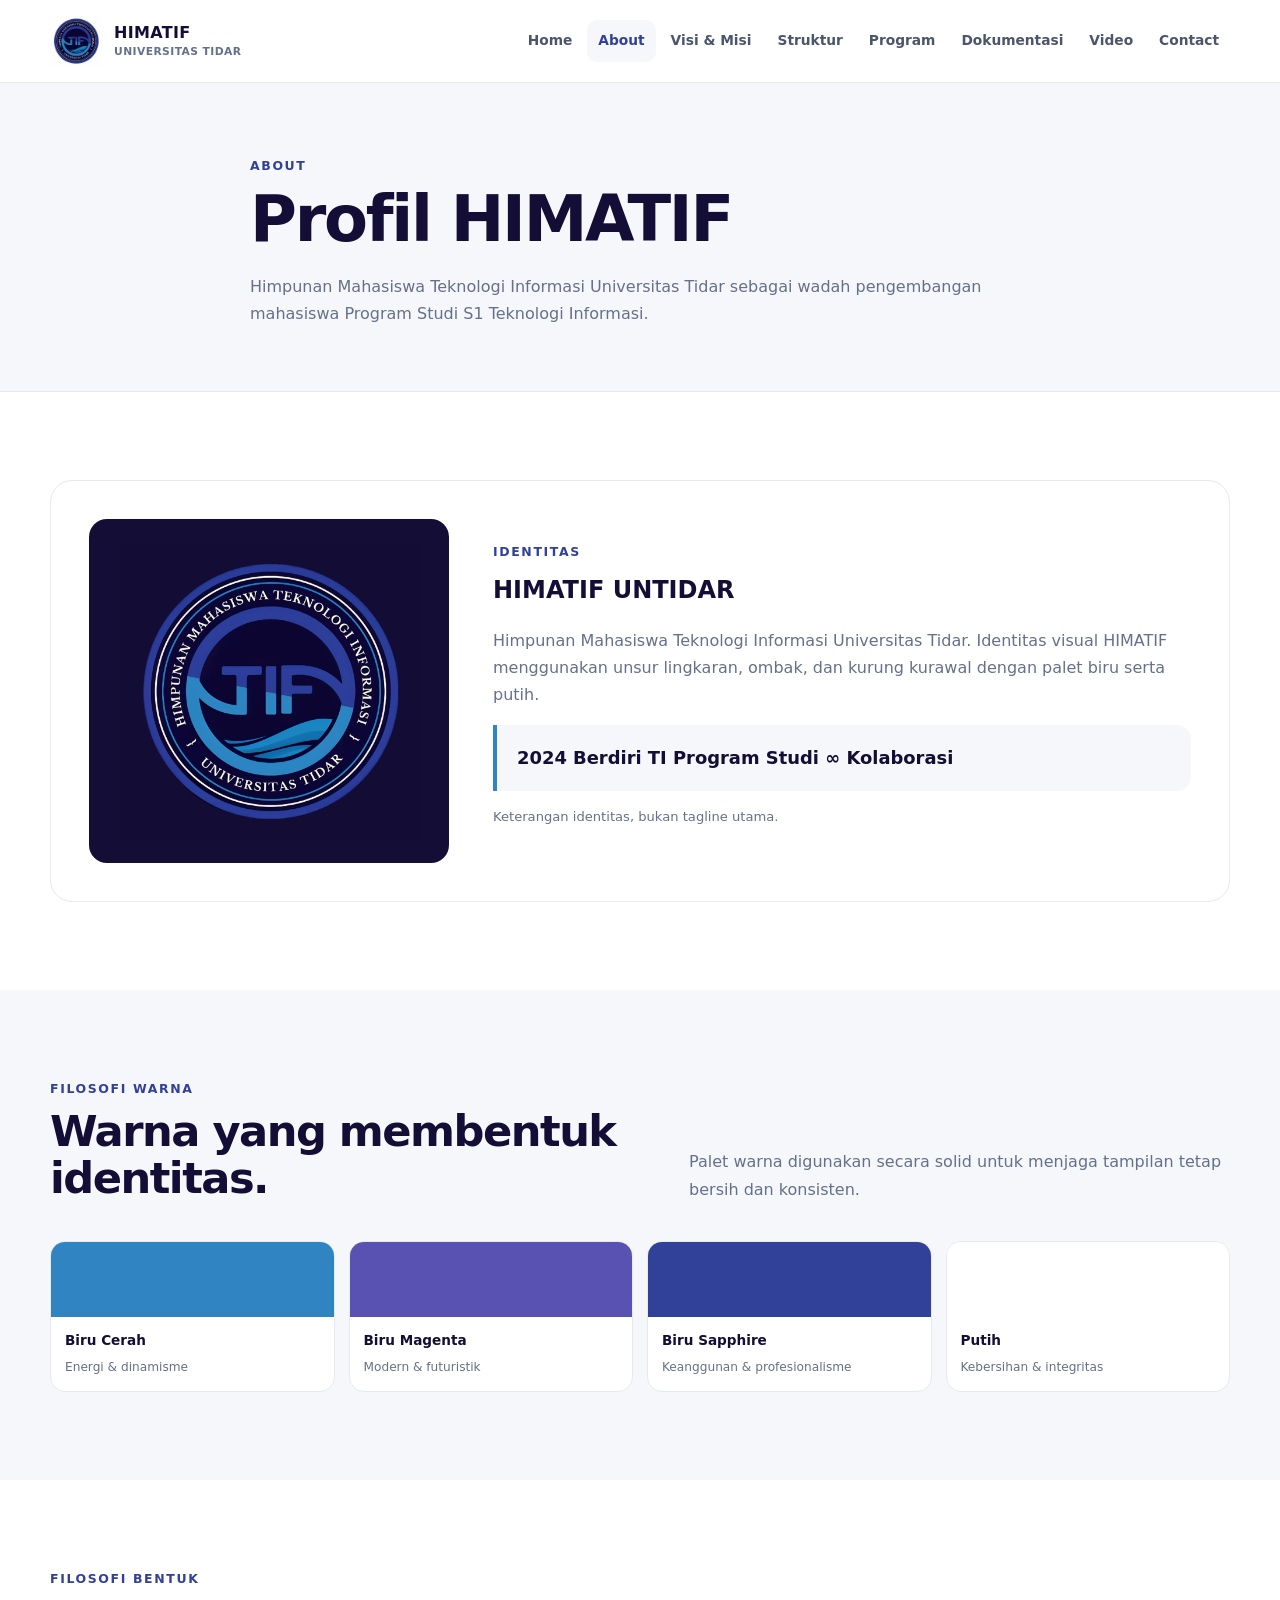
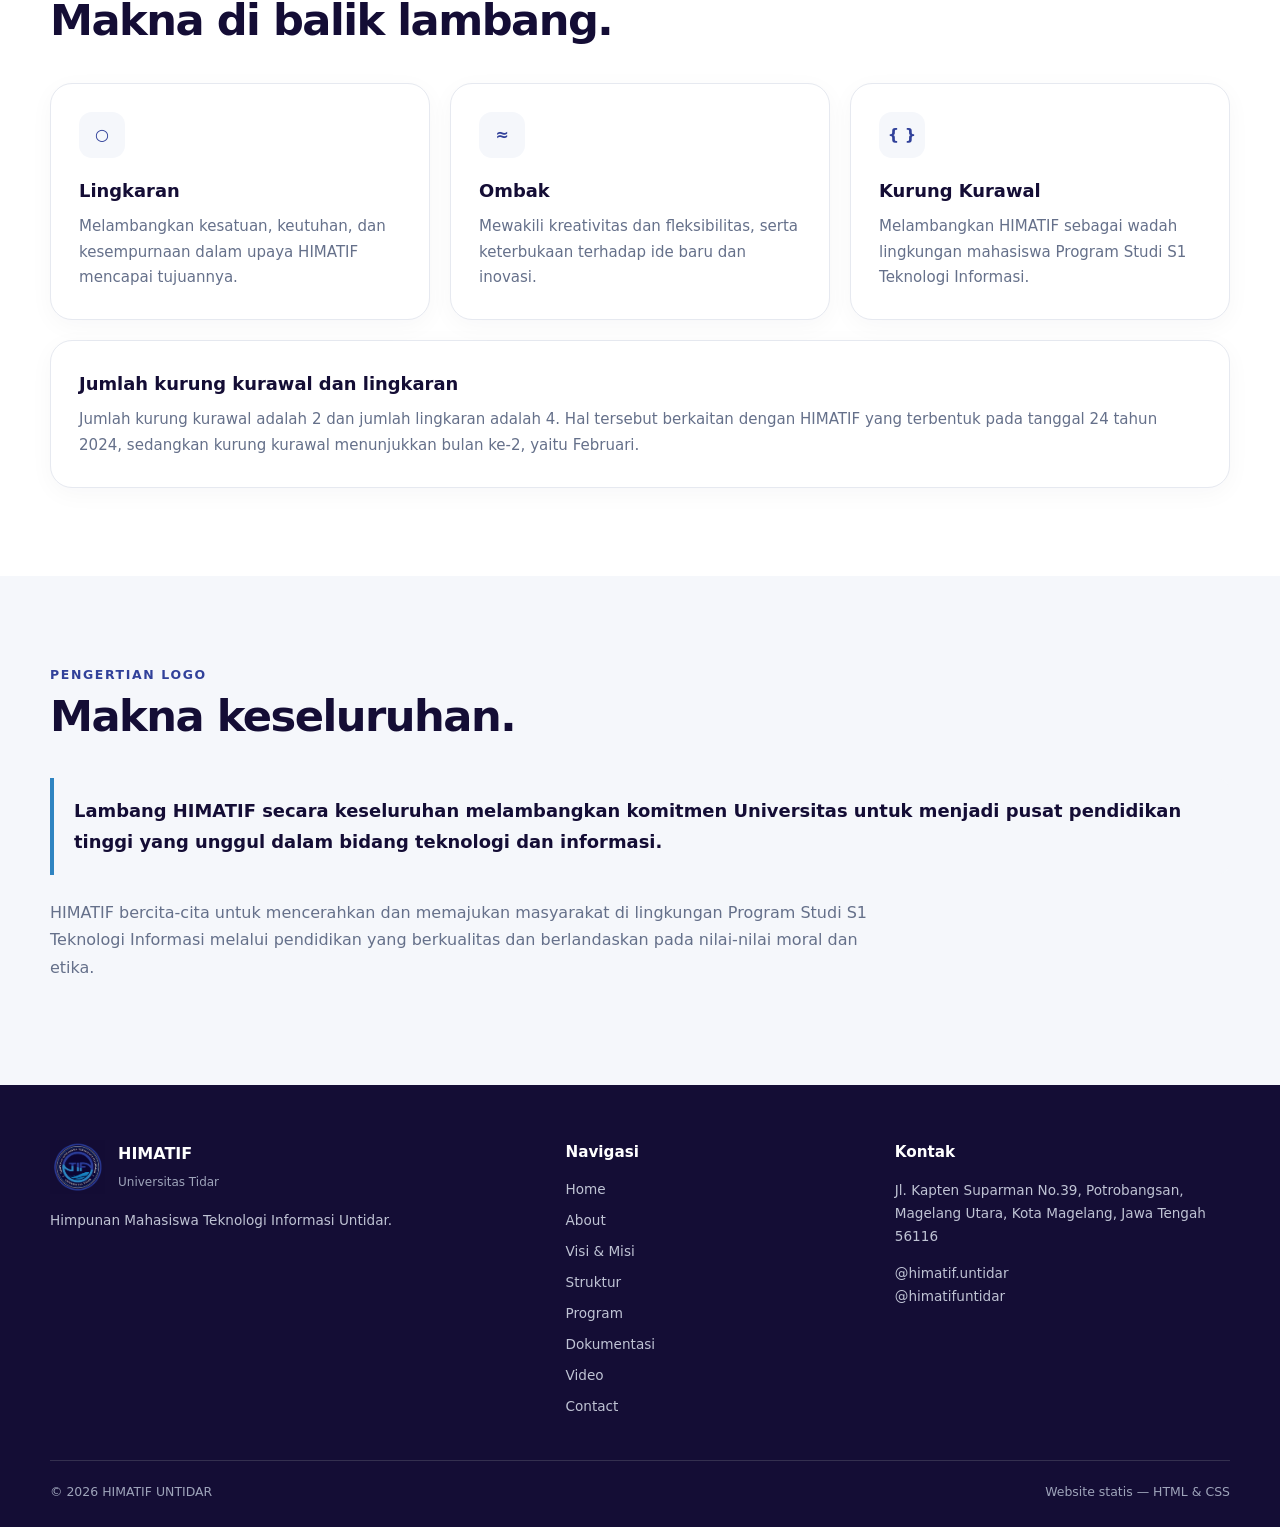
==== about.html @ 5929dac0 "first commit" ====
<!doctype html>
<html lang="id">
  <head>
    <meta charset="utf-8" />
    <meta name="viewport" content="width=device-width, initial-scale=1" />
    <meta name="description" content="Profil HIMATIF UNTIDAR" />
    <title>Profil HIMATIF UNTIDAR</title>
    <link rel="stylesheet" href="style.css" />
  </head>

  <body>
    <header class="site-header">
      <div class="container navbar">
        <a class="brand" href="index.html" aria-label="HIMATIF UNTIDAR">
          <img src="assets/img/14. LOGO HIMATIF.png" alt="Logo HIMATIF" />
          <div class="brand-title">HIMATIF<small>UNIVERSITAS TIDAR</small></div>
        </a>
        <button class="nav-toggle" type="button" aria-label="Buka navigasi">
          MENU
        </button>
        <nav class="nav" aria-label="Navigasi utama">
          <a class="" href="index.html">Home</a>
          <a class="active" href="about.html">About</a>
          <a class="" href="visi-misi.html">Visi & Misi</a>
          <a class="" href="struktur.html">Struktur</a>
          <a class="" href="program.html">Program</a>
          <a class="" href="dokumentasi.html">Dokumentasi</a>
          <a class="" href="video.html">Video</a>
          <a class="" href="contact.html">Contact</a>
        </nav>
      </div>
    </header>
    <main>
      <section class="page-hero">
        <div class="container page-title">
          <div class="kicker">About</div>
          <h1>Profil HIMATIF</h1>
          <p>
            Himpunan Mahasiswa Teknologi Informasi Universitas Tidar sebagai
            wadah pengembangan mahasiswa Program Studi S1 Teknologi Informasi.
          </p>
        </div>
      </section>
      <section class="section">
        <div class="container">
          <div class="logo-showcase">
            <div class="logo-wrap">
              <img
                src="assets/img/14. LOGO HIMATIF.png"
                alt="Logo HIMATIF UNTIDAR"
              />
            </div>
            <div>
              <div class="kicker">Identitas</div>
              <h2 style="margin: 0 0 12px; color: var(--navy)">
                HIMATIF UNTIDAR
              </h2>
              <p style="color: var(--muted)">
                Himpunan Mahasiswa Teknologi Informasi Universitas Tidar.
                Identitas visual HIMATIF menggunakan unsur lingkaran, ombak, dan
                kurung kurawal dengan palet biru serta putih.
              </p>
              <div class="quote">
                2024 Berdiri TI Program Studi ∞ Kolaborasi
              </div>
              <p class="caption-note">
                Keterangan identitas, bukan tagline utama.
              </p>
            </div>
          </div>
        </div>
      </section>
      <section class="section section-alt">
        <div class="container">
          <div class="section-head">
            <div>
              <div class="kicker">Filosofi Warna</div>
              <h2>Warna yang membentuk identitas.</h2>
            </div>
            <p>
              Palet warna digunakan secara solid untuk menjaga tampilan tetap
              bersih dan konsisten.
            </p>
          </div>
          <div class="color-grid">
            <div class="color-swatch">
              <div class="swatch" style="background: #2f84c1"></div>
              <div class="swatch-info">
                <strong>Biru Cerah</strong><span>Energi & dinamisme</span>
              </div>
            </div>
            <div class="color-swatch">
              <div class="swatch" style="background: #5a52b3"></div>
              <div class="swatch-info">
                <strong>Biru Magenta</strong><span>Modern & futuristik</span>
              </div>
            </div>
            <div class="color-swatch">
              <div class="swatch" style="background: #31419a"></div>
              <div class="swatch-info">
                <strong>Biru Sapphire</strong
                ><span>Keanggunan & profesionalisme</span>
              </div>
            </div>
            <div class="color-swatch">
              <div class="swatch" style="background: #ffffff"></div>
              <div class="swatch-info">
                <strong>Putih</strong><span>Kebersihan & integritas</span>
              </div>
            </div>
          </div>
        </div>
      </section>
      <section class="section">
        <div class="container">
          <div class="section-head">
            <div>
              <div class="kicker">Filosofi Bentuk</div>
              <h2>Makna di balik lambang.</h2>
            </div>
          </div>
          <div class="cards">
            <article class="card">
              <div class="icon-box">○</div>
              <h3>Lingkaran</h3>
              <p>
                Melambangkan kesatuan, keutuhan, dan kesempurnaan dalam upaya
                HIMATIF mencapai tujuannya.
              </p>
            </article>
            <article class="card">
              <div class="icon-box">≈</div>
              <h3>Ombak</h3>
              <p>
                Mewakili kreativitas dan fleksibilitas, serta keterbukaan
                terhadap ide baru dan inovasi.
              </p>
            </article>
            <article class="card">
              <div class="icon-box">{ }</div>
              <h3>Kurung Kurawal</h3>
              <p>
                Melambangkan HIMATIF sebagai wadah lingkungan mahasiswa Program
                Studi S1 Teknologi Informasi.
              </p>
            </article>
          </div>
          <div class="card" style="margin-top: 20px">
            <h3>Jumlah kurung kurawal dan lingkaran</h3>
            <p>
              Jumlah kurung kurawal adalah 2 dan jumlah lingkaran adalah 4. Hal
              tersebut berkaitan dengan HIMATIF yang terbentuk pada tanggal 24
              tahun 2024, sedangkan kurung kurawal menunjukkan bulan ke-2, yaitu
              Februari.
            </p>
          </div>
        </div>
      </section>
      <section class="section section-alt">
        <div class="container">
          <div class="section-head">
            <div>
              <div class="kicker">Pengertian Logo</div>
              <h2>Makna keseluruhan.</h2>
            </div>
          </div>
          <div class="quote">
            Lambang HIMATIF secara keseluruhan melambangkan komitmen Universitas
            untuk menjadi pusat pendidikan tinggi yang unggul dalam bidang
            teknologi dan informasi.
          </div>
          <p style="max-width: 850px; color: var(--muted); margin-top: 24px">
            HIMATIF bercita-cita untuk mencerahkan dan memajukan masyarakat di
            lingkungan Program Studi S1 Teknologi Informasi melalui pendidikan
            yang berkualitas dan berlandaskan pada nilai-nilai moral dan etika.
          </p>
        </div>
      </section>
    </main>
    <footer class="footer">
      <div class="container">
        <div class="footer-grid">
          <div>
            <div class="footer-brand">
              <img src="assets/img/14. LOGO HIMATIF.png" alt="Logo HIMATIF" />
              <div>
                <strong>HIMATIF</strong><br /><span
                  style="color: #9ea4ba; font-size: 0.75rem"
                  >Universitas Tidar</span
                >
              </div>
            </div>
            <p>Himpunan Mahasiswa Teknologi Informasi Untidar.</p>
          </div>
          <div>
            <h3>Navigasi</h3>
            <div class="footer-nav">
              <a href="index.html">Home</a><a href="about.html">About</a
              ><a href="visi-misi.html">Visi & Misi</a
              ><a href="struktur.html">Struktur</a
              ><a href="program.html">Program</a
              ><a href="dokumentasi.html">Dokumentasi</a
              ><a href="video.html">Video</a>
              <a href="contact.html">Contact</a>
            </div>
          </div>
          <div>
            <h3>Kontak</h3>
            <p>
              Jl. Kapten Suparman No.39, Potrobangsan, Magelang Utara, Kota
              Magelang, Jawa Tengah 56116
            </p>
            <p>
              <a
                href="https://instagram.com/himatif.untidar"
                target="_blank"
                rel="noopener"
                >@himatif.untidar</a
              ><br /><a
                href="https://www.youtube.com/@himatifuntidar"
                target="_blank"
                rel="noopener"
                >@himatifuntidar</a
              >
            </p>
          </div>
        </div>
        <div class="footer-bottom">
          <span>© 2026 HIMATIF UNTIDAR</span
          ><span>Website statis — HTML & CSS</span>
        </div>
      </div>
    </footer>
  </body>
</html>
---- style.css ----
:root{
  --navy:#140d35;
  --navy-2:#1b1545;
  --sapphire:#31419a;
  --magenta-blue:#5a52b3;
  --bright-blue:#2f84c1;
  --white:#ffffff;
  --ink:#172033;
  --muted:#65708a;
  --line:#e6e9f0;
  --soft:#f5f7fb;
  --radius:22px;
  --shadow:0 14px 40px rgba(20,13,53,.09);
  --max:1180px;
}
*{box-sizing:border-box}
html{scroll-behavior:smooth}
body{
  margin:0;
  font-family:Inter,ui-sans-serif,system-ui,-apple-system,BlinkMacSystemFont,"Segoe UI",sans-serif;
  color:var(--ink);
  background:var(--white);
  line-height:1.7;
}
img{max-width:100%;display:block}
a{color:inherit;text-decoration:none}
.container{width:min(var(--max),calc(100% - 40px));margin:auto}
.site-header{
  position:sticky;top:0;z-index:20;
  background:rgba(255,255,255,.97);
  border-bottom:1px solid var(--line);
}
.navbar{
  min-height:82px;display:flex;align-items:center;justify-content:space-between;gap:24px;
}
.brand{display:flex;align-items:center;gap:12px;min-width:max-content}
.brand img{width:52px;height:52px;object-fit:contain}
.brand-title{font-weight:800;letter-spacing:.02em;color:var(--navy);line-height:1.15}
.brand-title small{display:block;font-size:.67rem;font-weight:600;color:var(--muted);margin-top:3px;letter-spacing:.04em}
.nav{display:flex;align-items:center;gap:4px;flex-wrap:wrap;justify-content:flex-end}
.nav a{
  padding:9px 11px;border-radius:10px;font-size:.86rem;font-weight:650;color:#4b556b;
}
.nav a:hover,.nav a.active{background:var(--soft);color:var(--sapphire)}
.nav-toggle{display:none}
.hero{
  background:var(--navy);color:var(--white);padding:92px 0 86px;overflow:hidden;
}
.hero-grid{display:grid;grid-template-columns:1.15fr .85fr;align-items:center;gap:70px}
.eyebrow{
  display:inline-flex;align-items:center;gap:9px;
  font-size:.78rem;font-weight:800;letter-spacing:.16em;text-transform:uppercase;
  color:#b9dff4;margin-bottom:18px;
}
.eyebrow::before{content:"";width:28px;height:2px;background:var(--bright-blue)}
.hero h1{font-size:clamp(2.7rem,6vw,5.4rem);line-height:.98;margin:0 0 22px;letter-spacing:-.055em}
.hero h1 span{color:#8fd0ef}
.hero p{max-width:650px;color:#d8dced;font-size:1.03rem;margin:0 0 30px}
.hero-actions{display:flex;gap:12px;flex-wrap:wrap}
.btn{
  display:inline-flex;align-items:center;justify-content:center;gap:8px;
  min-height:46px;padding:0 18px;border-radius:12px;border:1px solid transparent;
  font-weight:750;font-size:.9rem;cursor:pointer;
}
.btn-primary{background:var(--bright-blue);color:#fff}
.btn-primary:hover{background:#2777ad}
.btn-light{background:#fff;color:var(--navy)}
.btn-outline{border-color:#cfd5e3;color:var(--navy);background:#fff}
.btn-outline-light{border-color:#4b5370;color:#fff;background:transparent}
.hero-logo{
  display:flex;justify-content:center;align-items:center;
  min-height:360px;
}
.hero-logo img{
  width:min(390px,80%);filter:drop-shadow(0 18px 30px rgba(0,0,0,.25));
}
.section{padding:88px 0}
.section-sm{padding:60px 0}
.section-alt{background:var(--soft)}
.section-head{display:flex;align-items:end;justify-content:space-between;gap:30px;margin-bottom:38px}
.section-head h2,.page-title h1{margin:0;color:var(--navy);letter-spacing:-.035em;line-height:1.1}
.section-head h2{font-size:clamp(1.8rem,4vw,2.7rem)}
.section-head p{max-width:560px;color:var(--muted);margin:0}
.kicker{color:var(--sapphire);font-weight:800;font-size:.78rem;text-transform:uppercase;letter-spacing:.13em;margin-bottom:8px}
.page-hero{padding:72px 0 64px;background:var(--soft);border-bottom:1px solid var(--line)}
.page-title{max-width:780px}
.page-title h1{font-size:clamp(2.4rem,5vw,4rem)}
.page-title p{color:var(--muted);font-size:1rem;margin:18px 0 0}
.cards{display:grid;grid-template-columns:repeat(3,1fr);gap:20px}
.card{
  border:1px solid var(--line);border-radius:var(--radius);background:#fff;
  padding:28px;box-shadow:0 6px 25px rgba(20,13,53,.035);
}
.card h3{margin:0 0 8px;color:var(--navy);font-size:1.12rem}
.card p{margin:0;color:var(--muted);font-size:.94rem}
.number-card{position:relative;overflow:hidden}
.number-card .num{
  font-size:3rem;line-height:1;font-weight:900;color:#e7eaf4;margin-bottom:18px;
}
.number-card strong{display:block;font-size:1.15rem;color:var(--navy);margin-bottom:7px}
.icon-box{
  width:46px;height:46px;border-radius:13px;display:grid;place-items:center;
  background:var(--soft);color:var(--sapphire);font-weight:900;margin-bottom:18px;
}
.split{display:grid;grid-template-columns:1fr 1fr;gap:28px;align-items:stretch}
.info-panel{
  background:var(--navy);color:#fff;border-radius:var(--radius);padding:38px;
}
.info-panel h2{margin:0 0 14px;font-size:2rem;line-height:1.15}
.info-panel p{color:#d6d8e7}
.quote{
  border-left:4px solid var(--bright-blue);padding:18px 20px;background:var(--soft);
  border-radius:0 14px 14px 0;color:var(--navy);font-size:1.12rem;font-weight:650;
}
.list{margin:0;padding:0;list-style:none;display:grid;gap:13px}
.list li{display:flex;gap:12px;align-items:flex-start;color:#4e596e}
.list li::before{content:"";width:8px;height:8px;border-radius:50%;background:var(--bright-blue);margin-top:.62em;flex:0 0 auto}
.logo-showcase{
  display:grid;grid-template-columns:360px 1fr;gap:44px;align-items:center;
  border:1px solid var(--line);padding:38px;border-radius:var(--radius);
}
.logo-showcase .logo-wrap{background:var(--navy);border-radius:18px;padding:24px;display:grid;place-items:center}
.logo-showcase img{width:100%;max-width:300px}
.color-grid{display:grid;grid-template-columns:repeat(4,1fr);gap:14px;margin-top:24px}
.color-swatch{border:1px solid var(--line);border-radius:15px;overflow:hidden;background:#fff}
.swatch{height:75px}
.swatch-info{padding:12px 14px}
.swatch-info strong{display:block;color:var(--navy);font-size:.85rem}
.swatch-info span{font-size:.76rem;color:var(--muted)}
.structure-grid{display:grid;grid-template-columns:repeat(3,1fr);gap:20px}
.structure-card{border:1px solid var(--line);border-radius:20px;overflow:hidden;background:#fff}
.structure-card img{width:100%;aspect-ratio:1080/1350;object-fit:cover;background:var(--soft)}
.placeholder{
  aspect-ratio:1080/1350;background:var(--soft);display:grid;place-items:center;padding:25px;text-align:center;
  color:var(--muted);font-size:.88rem;
}
.structure-card .content{padding:17px 18px}
.structure-card h3{margin:0;color:var(--navy);font-size:1rem}
.structure-card p{margin:3px 0 0;color:var(--muted);font-size:.8rem}
.program-grid{display:grid;grid-template-columns:repeat(3,1fr);gap:20px}
.program-card{border:1px solid var(--line);border-radius:20px;overflow:hidden;background:#fff}
.program-card .thumb{height:170px;background:var(--soft);display:grid;place-items:center;color:#9aa3b6;font-size:.78rem}
.program-card .content{padding:22px}
.program-card .tag{display:inline-block;background:#edf5fa;color:#256d99;padding:5px 9px;border-radius:8px;font-size:.7rem;font-weight:800;margin-bottom:11px}
.program-card h3{margin:0 0 7px;color:var(--navy)}
.program-card p{margin:0;color:var(--muted);font-size:.9rem}
.gallery{columns:3 280px;column-gap:20px}
.gallery-item{break-inside:avoid;margin:0 0 20px;border:1px solid var(--line);border-radius:18px;overflow:hidden;background:#fff}
.gallery-placeholder{height:240px;background:var(--soft);display:grid;place-items:center;color:#9aa3b6;padding:20px;text-align:center}
.gallery-caption{padding:15px 17px}
.gallery-caption strong{display:block;color:var(--navy)}
.gallery-caption span{font-size:.78rem;color:var(--muted)}
.video-wrap{
  max-width:980px;margin:auto;border-radius:22px;overflow:hidden;background:var(--navy);
  aspect-ratio:16/9;box-shadow:var(--shadow)
}
.video-wrap iframe{width:100%;height:100%;border:0}
.contact-grid{display:grid;grid-template-columns:1fr 1fr;gap:20px}
.contact-item{
  border:1px solid var(--line);border-radius:18px;padding:22px;background:#fff;
}
.contact-item small{display:block;text-transform:uppercase;letter-spacing:.12em;font-weight:800;color:var(--sapphire);font-size:.68rem;margin-bottom:5px}
.contact-item strong{display:block;color:var(--navy)}
.contact-item p{margin:4px 0 0;color:var(--muted);font-size:.9rem}
.footer{background:var(--navy);color:#fff;padding:55px 0 24px}
.footer-grid{display:grid;grid-template-columns:1.25fr .75fr .9fr;gap:50px;padding-bottom:42px}
.footer-brand{display:flex;gap:13px;align-items:center;margin-bottom:14px}
.footer-brand img{width:55px;height:55px;object-fit:contain}
.footer h3{margin:0 0 12px;font-size:.95rem}
.footer p,.footer a{color:#bfc3d4;font-size:.85rem}
.footer-nav{display:grid;gap:8px}
.footer-nav a:hover{color:#fff}
.footer-bottom{border-top:1px solid #34304f;padding-top:20px;color:#9ea4ba;font-size:.78rem;display:flex;justify-content:space-between;gap:20px;flex-wrap:wrap}
.caption-note{color:var(--muted);font-size:.82rem;margin-top:15px}
.cta{
  background:var(--sapphire);color:#fff;border-radius:var(--radius);padding:38px;
  display:flex;justify-content:space-between;align-items:center;gap:25px;
}
.cta h2{margin:0;font-size:1.8rem}
.cta p{margin:7px 0 0;color:#dce0f2}
.badge{
  display:inline-block;padding:5px 9px;background:#edf0fb;color:var(--sapphire);
  border-radius:8px;font-size:.72rem;font-weight:800
}
@media (max-width:980px){
  .nav{display:grid;grid-template-columns:repeat(4,auto);position:absolute;left:20px;right:20px;top:74px;background:#fff;padding:12px;border:1px solid var(--line);border-radius:15px;box-shadow:var(--shadow);opacity:0;visibility:hidden;transform:translateY(-8px);transition:.2s}
  .nav-toggle{display:inline-flex;border:1px solid var(--line);background:#fff;color:var(--navy);border-radius:10px;padding:9px 12px;font-weight:800}
  .nav-toggle:focus + .nav{opacity:1;visibility:visible;transform:none}
  .hero-grid,.split,.logo-showcase{grid-template-columns:1fr}
  .hero-logo{min-height:260px}
  .cards,.program-grid,.structure-grid{grid-template-columns:repeat(2,1fr)}
  .footer-grid{grid-template-columns:1fr 1fr}
}
@media (max-width:640px){
  .container{width:min(var(--max),calc(100% - 28px))}
  .navbar{min-height:72px}
  .brand img{width:45px;height:45px}
  .brand-title{font-size:.9rem}
  .brand-title small{font-size:.58rem}
  .nav{left:14px;right:14px;grid-template-columns:repeat(2,1fr);top:66px}
  .nav a{text-align:center}
  .hero{padding:65px 0}
  .section{padding:65px 0}
  .section-head{display:block}
  .section-head p{margin-top:12px}
  .cards,.program-grid,.structure-grid,.contact-grid,.footer-grid,.color-grid{grid-template-columns:1fr}
  .logo-showcase{padding:22px}
  .info-panel{padding:28px}
  .cta{display:block;padding:28px}
  .cta .btn{margin-top:18px}
}
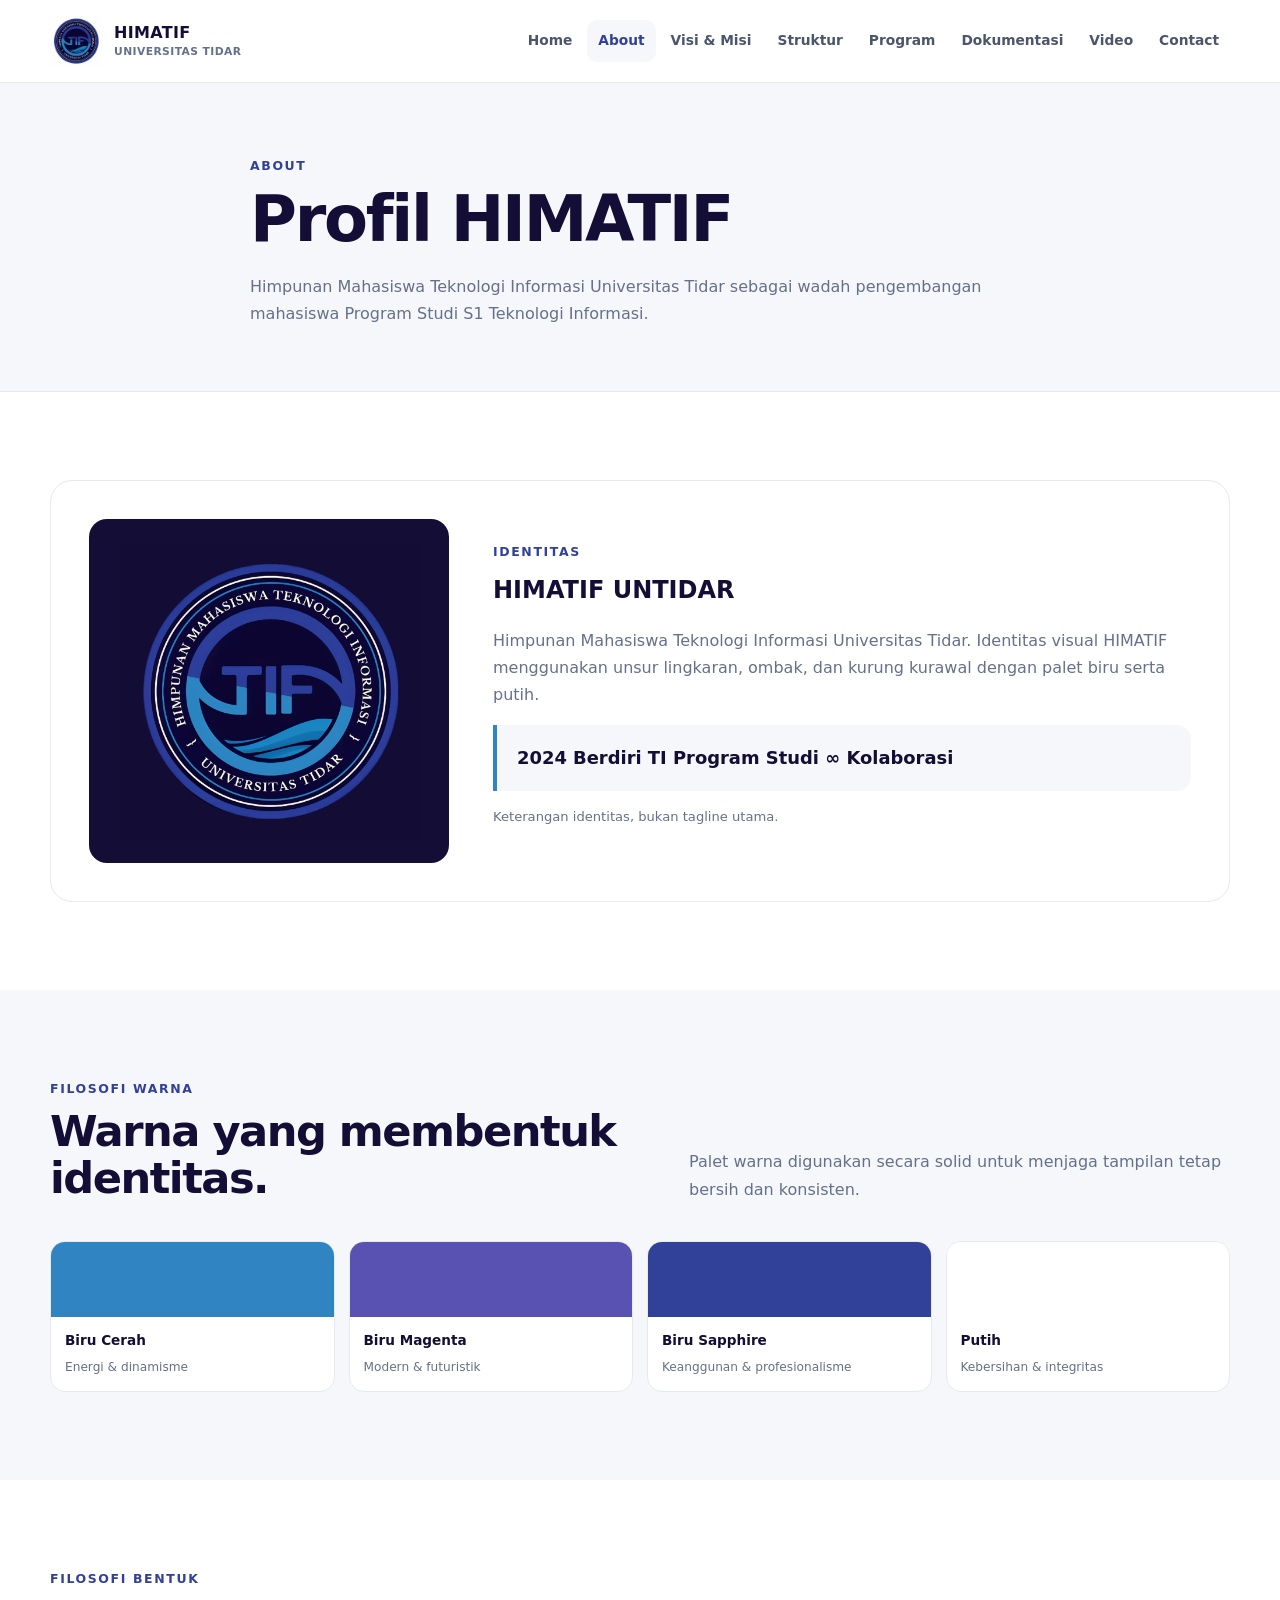
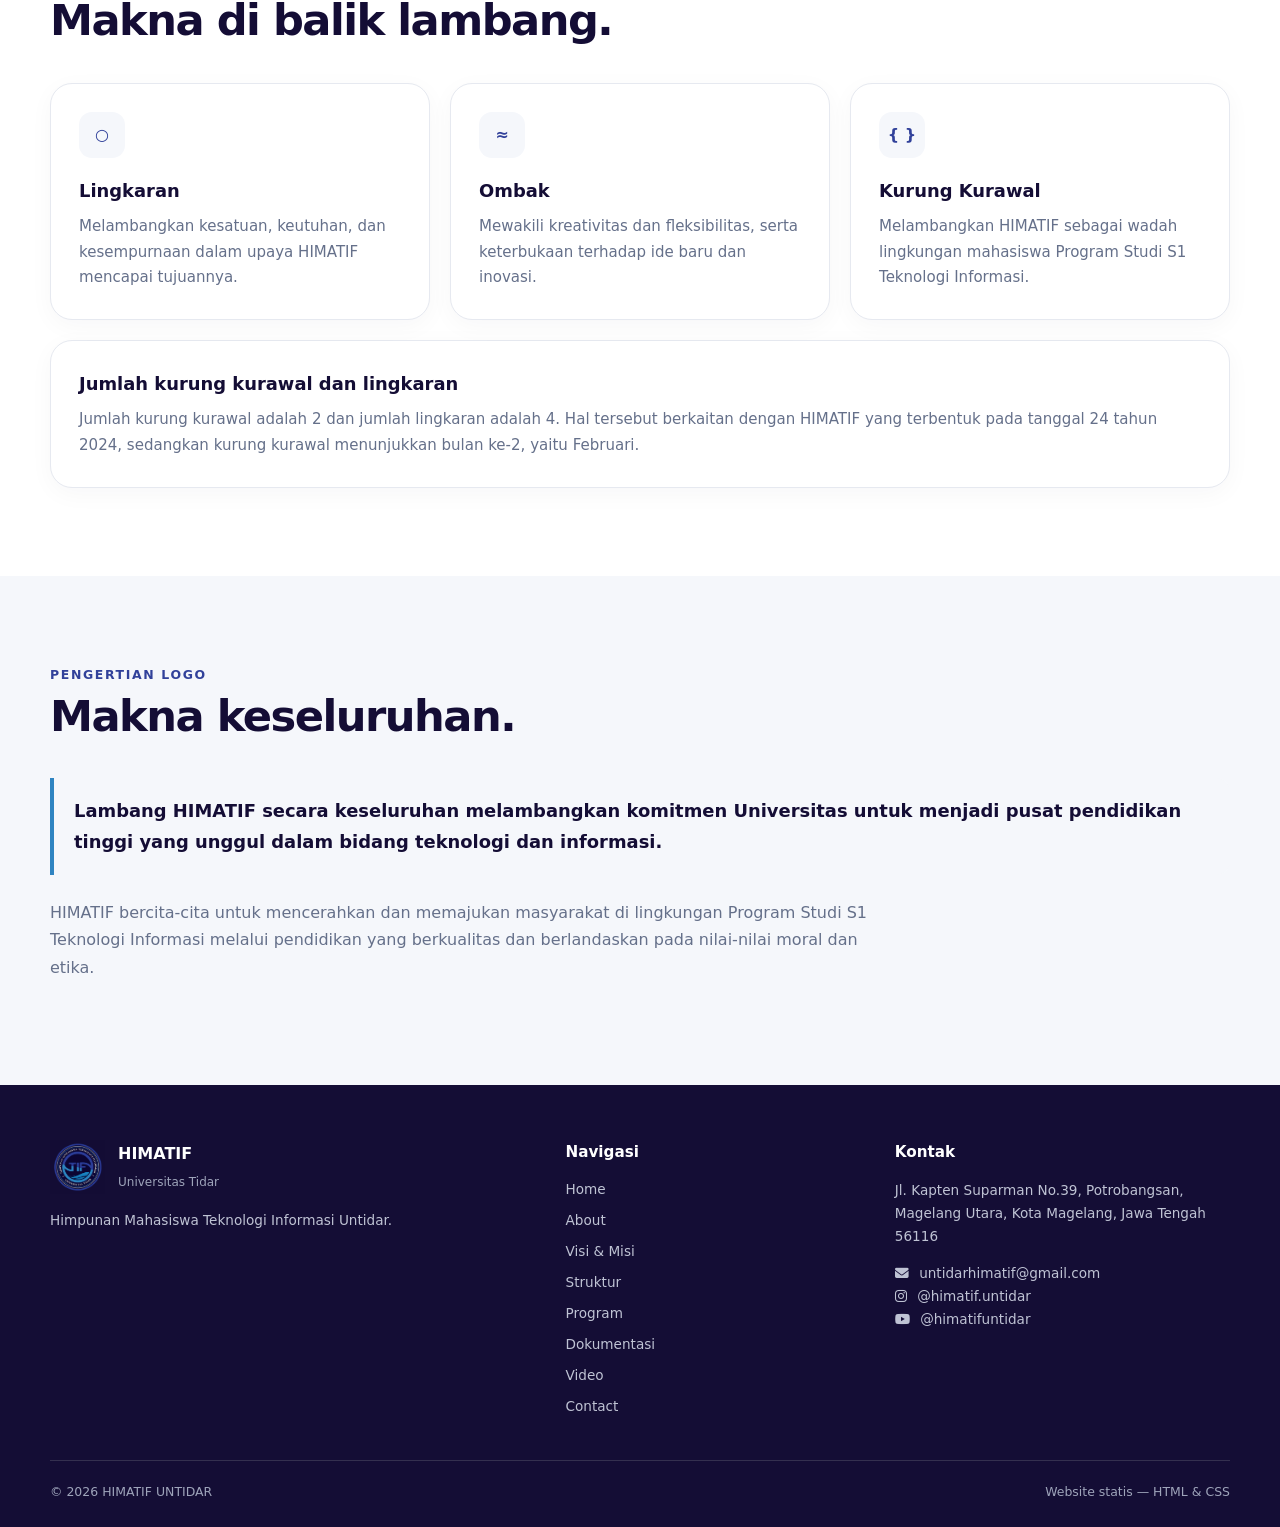
==== commit 53169a12: "mini fix" ====
--- a/about.html
+++ b/about.html
@@ -5,7 +5,11 @@
     <meta name="viewport" content="width=device-width, initial-scale=1" />
     <meta name="description" content="Profil HIMATIF UNTIDAR" />
     <title>Profil HIMATIF UNTIDAR</title>
-    <link rel="stylesheet" href="style.css" />
+    <link
+      rel="stylesheet"
+      href="https://cdnjs.cloudflare.com/ajax/libs/font-awesome/6.5.1/css/all.min.css"
+    />
+    <link rel="stylesheet" href="assets/css/style.css" />
   </head>
 
   <body>
@@ -211,17 +215,25 @@
               Magelang, Jawa Tengah 56116
             </p>
             <p>
+              <a href="mailto:untidarhimatif@gmail.com">
+                <i class="fa-solid fa-envelope"></i> untidarhimatif@gmail.com
+              </a>
+              <br />
               <a
                 href="https://instagram.com/himatif.untidar"
                 target="_blank"
                 rel="noopener"
-                >@himatif.untidar</a
-              ><br /><a
+              >
+                <i class="fa-brands fa-instagram"></i> @himatif.untidar
+              </a>
+              <br />
+              <a
                 href="https://www.youtube.com/@himatifuntidar"
                 target="_blank"
                 rel="noopener"
-                >@himatifuntidar</a
               >
+                <i class="fa-brands fa-youtube"></i> @himatifuntidar
+              </a>
             </p>
           </div>
         </div>
--- a/assets/css/style.css
+++ b/assets/css/style.css
@@ -0,0 +1,865 @@
+:root {
+  --navy: #140d35;
+  --navy-2: #1b1545;
+  --sapphire: #31419a;
+  --magenta-blue: #5a52b3;
+  --bright-blue: #2f84c1;
+  --white: #ffffff;
+  --ink: #172033;
+  --muted: #65708a;
+  --line: #e6e9f0;
+  --soft: #f5f7fb;
+  --radius: 22px;
+  --shadow: 0 14px 40px rgba(20, 13, 53, 0.09);
+  --max: 1180px;
+}
+
+* {
+  box-sizing: border-box;
+}
+
+html {
+  scroll-behavior: smooth;
+}
+
+body {
+  margin: 0;
+  font-family:
+    Inter,
+    ui-sans-serif,
+    system-ui,
+    -apple-system,
+    BlinkMacSystemFont,
+    "Segoe UI",
+    sans-serif;
+  color: var(--ink);
+  background: var(--white);
+  line-height: 1.7;
+}
+
+img {
+  max-width: 100%;
+  display: block;
+}
+
+a {
+  color: inherit;
+  text-decoration: none;
+}
+
+p a i {
+  margin-right: 6px;
+}
+
+.container {
+  width: min(var(--max), calc(100% - 40px));
+  margin: auto;
+}
+
+.site-header {
+  position: sticky;
+  top: 0;
+  z-index: 20;
+  background: rgba(255, 255, 255, 0.97);
+  border-bottom: 1px solid var(--line);
+}
+
+.navbar {
+  min-height: 82px;
+  display: flex;
+  align-items: center;
+  justify-content: space-between;
+  gap: 24px;
+}
+
+.brand {
+  display: flex;
+  align-items: center;
+  gap: 12px;
+  min-width: max-content;
+}
+
+.brand img {
+  width: 52px;
+  height: 52px;
+  object-fit: contain;
+}
+
+.brand-title {
+  font-weight: 800;
+  letter-spacing: 0.02em;
+  color: var(--navy);
+  line-height: 1.15;
+}
+
+.brand-title small {
+  display: block;
+  font-size: 0.67rem;
+  font-weight: 600;
+  color: var(--muted);
+  margin-top: 3px;
+  letter-spacing: 0.04em;
+}
+
+.nav {
+  display: flex;
+  align-items: center;
+  gap: 4px;
+  flex-wrap: wrap;
+  justify-content: flex-end;
+}
+
+.nav a {
+  padding: 9px 11px;
+  border-radius: 10px;
+  font-size: 0.86rem;
+  font-weight: 650;
+  color: #4b556b;
+}
+
+.nav a:hover,
+.nav a.active {
+  background: var(--soft);
+  color: var(--sapphire);
+}
+
+.nav-toggle {
+  display: none;
+}
+
+.hero {
+  background: var(--navy);
+  color: var(--white);
+  padding: 92px 0 86px;
+  overflow: hidden;
+}
+
+.hero-grid {
+  display: grid;
+  grid-template-columns: 1.15fr 0.85fr;
+  align-items: center;
+  gap: 70px;
+}
+
+.eyebrow {
+  display: inline-flex;
+  align-items: center;
+  gap: 9px;
+  font-size: 0.78rem;
+  font-weight: 800;
+  letter-spacing: 0.16em;
+  text-transform: uppercase;
+  color: #b9dff4;
+  margin-bottom: 18px;
+}
+
+.eyebrow::before {
+  content: "";
+  width: 28px;
+  height: 2px;
+  background: var(--bright-blue);
+}
+
+.hero h1 {
+  font-size: clamp(2.7rem, 6vw, 5.4rem);
+  line-height: 0.98;
+  margin: 0 0 22px;
+  letter-spacing: -0.055em;
+}
+
+.hero h1 span {
+  color: #8fd0ef;
+}
+
+.hero p {
+  max-width: 650px;
+  color: #d8dced;
+  font-size: 1.03rem;
+  margin: 0 0 30px;
+}
+
+.hero-actions {
+  display: flex;
+  gap: 12px;
+  flex-wrap: wrap;
+}
+
+.btn {
+  display: inline-flex;
+  align-items: center;
+  justify-content: center;
+  gap: 8px;
+  min-height: 46px;
+  padding: 0 18px;
+  border-radius: 12px;
+  border: 1px solid transparent;
+  font-weight: 750;
+  font-size: 0.9rem;
+  cursor: pointer;
+}
+
+.btn-primary {
+  background: var(--bright-blue);
+  color: #fff;
+}
+
+.btn-primary:hover {
+  background: #2777ad;
+}
+
+.btn-light {
+  background: #fff;
+  color: var(--navy);
+}
+
+.btn-outline {
+  border-color: #cfd5e3;
+  color: var(--navy);
+  background: #fff;
+}
+
+.btn-outline-light {
+  border-color: #4b5370;
+  color: #fff;
+  background: transparent;
+}
+
+.hero-logo {
+  display: flex;
+  justify-content: center;
+  align-items: center;
+  min-height: 360px;
+}
+
+.hero-logo img {
+  width: min(390px, 80%);
+  filter: drop-shadow(0 18px 30px rgba(0, 0, 0, 0.25));
+}
+
+.section {
+  padding: 88px 0;
+}
+
+.section-sm {
+  padding: 60px 0;
+}
+
+.section-alt {
+  background: var(--soft);
+}
+
+.section-head {
+  display: flex;
+  align-items: end;
+  justify-content: space-between;
+  gap: 30px;
+  margin-bottom: 38px;
+}
+
+.section-head h2,
+.page-title h1 {
+  margin: 0;
+  color: var(--navy);
+  letter-spacing: -0.035em;
+  line-height: 1.1;
+}
+
+.section-head h2 {
+  font-size: clamp(1.8rem, 4vw, 2.7rem);
+}
+
+.section-head p {
+  max-width: 560px;
+  color: var(--muted);
+  margin: 0;
+}
+
+.kicker {
+  color: var(--sapphire);
+  font-weight: 800;
+  font-size: 0.78rem;
+  text-transform: uppercase;
+  letter-spacing: 0.13em;
+  margin-bottom: 8px;
+}
+
+.page-hero {
+  padding: 72px 0 64px;
+  background: var(--soft);
+  border-bottom: 1px solid var(--line);
+}
+
+.page-title {
+  max-width: 780px;
+}
+
+.page-title h1 {
+  font-size: clamp(2.4rem, 5vw, 4rem);
+}
+
+.page-title p {
+  color: var(--muted);
+  font-size: 1rem;
+  margin: 18px 0 0;
+}
+
+.cards {
+  display: grid;
+  grid-template-columns: repeat(3, 1fr);
+  gap: 20px;
+}
+
+.card {
+  border: 1px solid var(--line);
+  border-radius: var(--radius);
+  background: #fff;
+  padding: 28px;
+  box-shadow: 0 6px 25px rgba(20, 13, 53, 0.035);
+}
+
+.card h3 {
+  margin: 0 0 8px;
+  color: var(--navy);
+  font-size: 1.12rem;
+}
+
+.card p {
+  margin: 0;
+  color: var(--muted);
+  font-size: 0.94rem;
+}
+
+.number-card {
+  position: relative;
+  overflow: hidden;
+}
+
+.number-card .num {
+  font-size: 3rem;
+  line-height: 1;
+  font-weight: 900;
+  color: #e7eaf4;
+  margin-bottom: 18px;
+}
+
+.number-card strong {
+  display: block;
+  font-size: 1.15rem;
+  color: var(--navy);
+  margin-bottom: 7px;
+}
+
+.icon-box {
+  width: 46px;
+  height: 46px;
+  border-radius: 13px;
+  display: grid;
+  place-items: center;
+  background: var(--soft);
+  color: var(--sapphire);
+  font-weight: 900;
+  margin-bottom: 18px;
+}
+
+.split {
+  display: grid;
+  grid-template-columns: 1fr 1fr;
+  gap: 28px;
+  align-items: stretch;
+}
+
+.info-panel {
+  background: var(--navy);
+  color: #fff;
+  border-radius: var(--radius);
+  padding: 38px;
+}
+
+.info-panel h2 {
+  margin: 0 0 14px;
+  font-size: 2rem;
+  line-height: 1.15;
+}
+
+.info-panel p {
+  color: #d6d8e7;
+}
+
+.quote {
+  border-left: 4px solid var(--bright-blue);
+  padding: 18px 20px;
+  background: var(--soft);
+  border-radius: 0 14px 14px 0;
+  color: var(--navy);
+  font-size: 1.12rem;
+  font-weight: 650;
+}
+
+.list {
+  margin: 0;
+  padding: 0;
+  list-style: none;
+  display: grid;
+  gap: 13px;
+}
+
+.list li {
+  display: flex;
+  gap: 12px;
+  align-items: flex-start;
+  color: #4e596e;
+}
+
+.list li::before {
+  content: "";
+  width: 8px;
+  height: 8px;
+  border-radius: 50%;
+  background: var(--bright-blue);
+  margin-top: 0.62em;
+  flex: 0 0 auto;
+}
+
+.logo-showcase {
+  display: grid;
+  grid-template-columns: 360px 1fr;
+  gap: 44px;
+  align-items: center;
+  border: 1px solid var(--line);
+  padding: 38px;
+  border-radius: var(--radius);
+}
+
+.logo-showcase .logo-wrap {
+  background: var(--navy);
+  border-radius: 18px;
+  padding: 24px;
+  display: grid;
+  place-items: center;
+}
+
+.logo-showcase img {
+  width: 100%;
+  max-width: 300px;
+}
+
+.color-grid {
+  display: grid;
+  grid-template-columns: repeat(4, 1fr);
+  gap: 14px;
+  margin-top: 24px;
+}
+
+.color-swatch {
+  border: 1px solid var(--line);
+  border-radius: 15px;
+  overflow: hidden;
+  background: #fff;
+}
+
+.swatch {
+  height: 75px;
+}
+
+.swatch-info {
+  padding: 12px 14px;
+}
+
+.swatch-info strong {
+  display: block;
+  color: var(--navy);
+  font-size: 0.85rem;
+}
+
+.swatch-info span {
+  font-size: 0.76rem;
+  color: var(--muted);
+}
+
+.structure-grid {
+  display: grid;
+  grid-template-columns: repeat(3, 1fr);
+  gap: 20px;
+}
+
+.structure-card {
+  border: 1px solid var(--line);
+  border-radius: 20px;
+  overflow: hidden;
+  background: #fff;
+}
+
+.structure-card img {
+  width: 100%;
+  aspect-ratio: 1080/1350;
+  object-fit: cover;
+  background: var(--soft);
+}
+
+.placeholder {
+  aspect-ratio: 1080/1350;
+  background: var(--soft);
+  display: grid;
+  place-items: center;
+  padding: 25px;
+  text-align: center;
+  color: var(--muted);
+  font-size: 0.88rem;
+}
+
+.structure-card .content {
+  padding: 17px 18px;
+}
+
+.structure-card h3 {
+  margin: 0;
+  color: var(--navy);
+  font-size: 1rem;
+}
+
+.structure-card p {
+  margin: 3px 0 0;
+  color: var(--muted);
+  font-size: 0.8rem;
+}
+
+.program-grid {
+  display: grid;
+  grid-template-columns: repeat(3, 1fr);
+  gap: 20px;
+}
+
+.program-card {
+  border: 1px solid var(--line);
+  border-radius: 20px;
+  overflow: hidden;
+  background: #fff;
+}
+
+.program-card .thumb {
+  height: 170px;
+  background: var(--soft);
+  display: grid;
+  place-items: center;
+  color: #9aa3b6;
+  font-size: 0.78rem;
+}
+
+.program-card .content {
+  padding: 22px;
+}
+
+.program-card .tag {
+  display: inline-block;
+  background: #edf5fa;
+  color: #256d99;
+  padding: 5px 9px;
+  border-radius: 8px;
+  font-size: 0.7rem;
+  font-weight: 800;
+  margin-bottom: 11px;
+}
+
+.program-card h3 {
+  margin: 0 0 7px;
+  color: var(--navy);
+}
+
+.program-card p {
+  margin: 0;
+  color: var(--muted);
+  font-size: 0.9rem;
+}
+
+.gallery {
+  columns: 3 280px;
+  column-gap: 20px;
+}
+
+.gallery-item {
+  break-inside: avoid;
+  margin: 0 0 20px;
+  border: 1px solid var(--line);
+  border-radius: 18px;
+  overflow: hidden;
+  background: #fff;
+}
+
+.gallery-placeholder {
+  height: 240px;
+  background: var(--soft);
+  display: grid;
+  place-items: center;
+  color: #9aa3b6;
+  padding: 20px;
+  text-align: center;
+}
+
+.gallery-caption {
+  padding: 15px 17px;
+}
+
+.gallery-caption strong {
+  display: block;
+  color: var(--navy);
+}
+
+.gallery-caption span {
+  font-size: 0.78rem;
+  color: var(--muted);
+}
+
+.video-wrap {
+  max-width: 980px;
+  margin: auto;
+  border-radius: 22px;
+  overflow: hidden;
+  background: var(--navy);
+  aspect-ratio: 16/9;
+  box-shadow: var(--shadow);
+}
+
+.video-wrap iframe {
+  width: 100%;
+  height: 100%;
+  border: 0;
+}
+
+.contact-grid {
+  display: grid;
+  grid-template-columns: 1fr 1fr;
+  gap: 20px;
+}
+
+.contact-item {
+  border: 1px solid var(--line);
+  border-radius: 18px;
+  padding: 22px;
+  background: #fff;
+}
+
+.contact-item small {
+  display: block;
+  text-transform: uppercase;
+  letter-spacing: 0.12em;
+  font-weight: 800;
+  color: var(--sapphire);
+  font-size: 0.68rem;
+  margin-bottom: 5px;
+}
+
+.contact-item strong {
+  display: block;
+  color: var(--navy);
+}
+
+.contact-item p {
+  margin: 4px 0 0;
+  color: var(--muted);
+  font-size: 0.9rem;
+}
+
+.footer {
+  background: var(--navy);
+  color: #fff;
+  padding: 55px 0 24px;
+}
+
+.footer-grid {
+  display: grid;
+  grid-template-columns: 1.25fr 0.75fr 0.9fr;
+  gap: 50px;
+  padding-bottom: 42px;
+}
+
+.footer-brand {
+  display: flex;
+  gap: 13px;
+  align-items: center;
+  margin-bottom: 14px;
+}
+
+.footer-brand img {
+  width: 55px;
+  height: 55px;
+  object-fit: contain;
+}
+
+.footer h3 {
+  margin: 0 0 12px;
+  font-size: 0.95rem;
+}
+
+.footer p,
+.footer a {
+  color: #bfc3d4;
+  font-size: 0.85rem;
+}
+
+.footer-nav {
+  display: grid;
+  gap: 8px;
+}
+
+.footer-nav a:hover {
+  color: #fff;
+}
+
+.footer-bottom {
+  border-top: 1px solid #34304f;
+  padding-top: 20px;
+  color: #9ea4ba;
+  font-size: 0.78rem;
+  display: flex;
+  justify-content: space-between;
+  gap: 20px;
+  flex-wrap: wrap;
+}
+
+.caption-note {
+  color: var(--muted);
+  font-size: 0.82rem;
+  margin-top: 15px;
+}
+
+.cta {
+  background: var(--sapphire);
+  color: #fff;
+  border-radius: var(--radius);
+  padding: 38px;
+  display: flex;
+  justify-content: space-between;
+  align-items: center;
+  gap: 25px;
+}
+
+.cta h2 {
+  margin: 0;
+  font-size: 1.8rem;
+}
+
+.cta p {
+  margin: 7px 0 0;
+  color: #dce0f2;
+}
+
+.badge {
+  display: inline-block;
+  padding: 5px 9px;
+  background: #edf0fb;
+  color: var(--sapphire);
+  border-radius: 8px;
+  font-size: 0.72rem;
+  font-weight: 800;
+}
+
+@media (max-width: 980px) {
+  .nav {
+    display: grid;
+    grid-template-columns: repeat(4, auto);
+    position: absolute;
+    left: 20px;
+    right: 20px;
+    top: 74px;
+    background: #fff;
+    padding: 12px;
+    border: 1px solid var(--line);
+    border-radius: 15px;
+    box-shadow: var(--shadow);
+    opacity: 0;
+    visibility: hidden;
+    transform: translateY(-8px);
+    transition: 0.2s;
+  }
+  .nav-toggle {
+    display: inline-flex;
+    border: 1px solid var(--line);
+    background: #fff;
+    color: var(--navy);
+    border-radius: 10px;
+    padding: 9px 12px;
+    font-weight: 800;
+  }
+  .nav-toggle:focus + .nav {
+    opacity: 1;
+    visibility: visible;
+    transform: none;
+  }
+  .hero-grid,
+  .split,
+  .logo-showcase {
+    grid-template-columns: 1fr;
+  }
+  .hero-logo {
+    min-height: 260px;
+  }
+  .cards,
+  .program-grid,
+  .structure-grid {
+    grid-template-columns: repeat(2, 1fr);
+  }
+  .footer-grid {
+    grid-template-columns: 1fr 1fr;
+  }
+}
+
+@media (max-width: 640px) {
+  .container {
+    width: min(var(--max), calc(100% - 28px));
+  }
+  .navbar {
+    min-height: 72px;
+  }
+  .brand img {
+    width: 45px;
+    height: 45px;
+  }
+  .brand-title {
+    font-size: 0.9rem;
+  }
+  .brand-title small {
+    font-size: 0.58rem;
+  }
+  .nav {
+    left: 14px;
+    right: 14px;
+    grid-template-columns: repeat(2, 1fr);
+    top: 66px;
+  }
+  .nav a {
+    text-align: center;
+  }
+  .hero {
+    padding: 65px 0;
+  }
+  .section {
+    padding: 65px 0;
+  }
+  .section-head {
+    display: block;
+  }
+  .section-head p {
+    margin-top: 12px;
+  }
+  .cards,
+  .program-grid,
+  .structure-grid,
+  .contact-grid,
+  .footer-grid,
+  .color-grid {
+    grid-template-columns: 1fr;
+  }
+  .logo-showcase {
+    padding: 22px;
+  }
+  .info-panel {
+    padding: 28px;
+  }
+  .cta {
+    display: block;
+    padding: 28px;
+  }
+  .cta .btn {
+    margin-top: 18px;
+  }
+}
